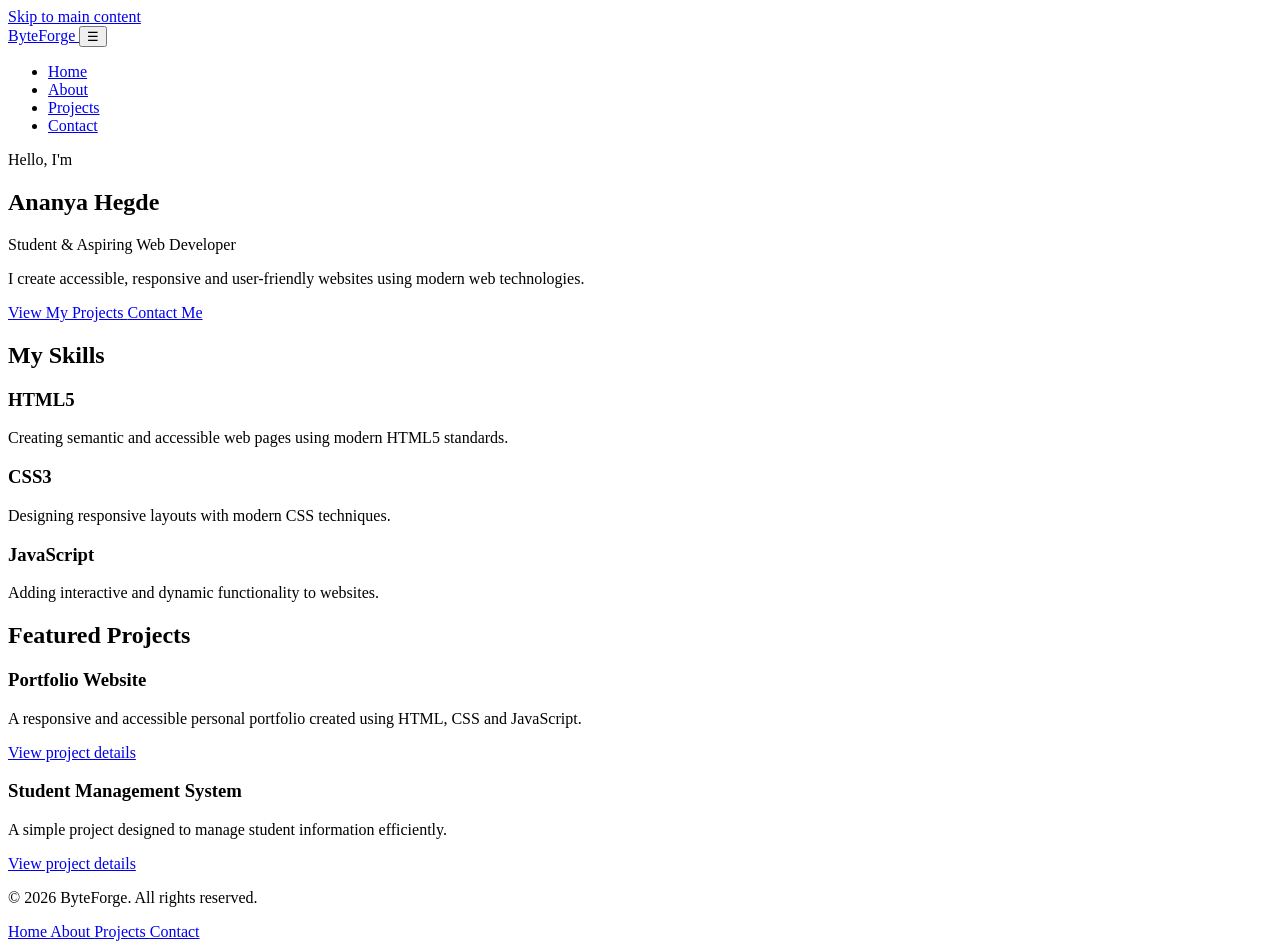
==== index.html @ 99e74333 "Rename index2.html to index.html" ====
<!DOCTYPE html>
<html lang="en">
<head>
    <meta charset="UTF-8">

    <meta name="viewport"
          content="width=device-width, initial-scale=1.0">

    <meta name="description"
          content="Personal portfolio website showcasing my skills, projects, education and contact information.">

    <meta name="keywords"
          content="portfolio, web developer, HTML, CSS, JavaScript, student, developer">

    <meta name="author"
          content="Ananya Hegde">

    <meta name="robots"
          content="index, follow">

    <meta name="theme-color"
          content="#111827">

    <title>Ananya Hegde | Personal Portfolio</title>

    <link rel="stylesheet" href="style.css">
</head>

<body>

<a class="skip-link" href="#main-content">
    Skip to main content
</a>

<header class="site-header" role="banner">

    <nav class="navbar"
         aria-label="Primary navigation">

        <a href="index.html"
           class="logo"
           aria-label="Sirsi">
            ByteForge
        </a>

        <button class="menu-button"
                type="button"
                aria-expanded="false"
                aria-controls="primary-menu"
                aria-label="Open navigation menu">
            ☰
        </button>

        <ul id="primary-menu" class="nav-links">
            <li>
                <a href="index.html"
                   aria-current="page">
                    Home
                </a>
            </li>

            <li>
                <a href="about.html">
                    About
                </a>
            </li>

            <li>
                <a href="projects.html">
                    Projects
                </a>
            </li>

            <li>
                <a href="contact.html">
                    Contact
                </a>
            </li>
        </ul>

    </nav>

</header>


<main id="main-content">

    <section class="hero"
             aria-labelledby="hero-title">

        <div class="hero-content">

            <p class="eyebrow">
                Hello, I'm
            </p>

            <h1 id="hero-title">
                Ananya Hegde
            </h1>

            <p class="hero-subtitle">
                Student &amp; Aspiring Web Developer
            </p>

            <p class="hero-description">
                I create accessible, responsive and user-friendly
                websites using modern web technologies.
            </p>

            <div class="hero-buttons">

                <a class="button"
                   href="projects.html">
                    View My Projects
                </a>

                <a class="button button-secondary"
                   href="contact.html">
                    Contact Me
                </a>

            </div>

        </div>

    </section>


    <section class="section"
             aria-labelledby="skills-title">

        <div class="container">

            <h2 id="skills-title">
                My Skills
            </h2>

            <div class="card-grid">

                <article class="card">
                    <h3>HTML5</h3>
                    <p>
                        Creating semantic and accessible web pages
                        using modern HTML5 standards.
                    </p>
                </article>

                <article class="card">
                    <h3>CSS3</h3>
                    <p>
                        Designing responsive layouts with modern
                        CSS techniques.
                    </p>
                </article>

                <article class="card">
                    <h3>JavaScript</h3>
                    <p>
                        Adding interactive and dynamic functionality
                        to websites.
                    </p>
                </article>

            </div>

        </div>

    </section>


    <section class="section section-alt"
             aria-labelledby="featured-title">

        <div class="container">

            <h2 id="featured-title">
                Featured Projects
            </h2>

            <div class="card-grid">

                <article class="card">

                    <h3>
                        Portfolio Website
                    </h3>

                    <p>
                        A responsive and accessible personal
                        portfolio created using HTML, CSS and
                        JavaScript.
                    </p>

                    <a href="projects.html"
                       class="text-link">
                        View project details
                    </a>

                </article>


                <article class="card">

                    <h3>
                        Student Management System
                    </h3>

                    <p>
                        A simple project designed to manage
                        student information efficiently.
                    </p>

                    <a href="projects.html"
                       class="text-link">
                        View project details
                    </a>

                </article>

            </div>

        </div>

    </section>

</main>


<footer class="site-footer"
        role="contentinfo">

    <div class="container">

        <p>
            &copy; 2026 ByteForge. All rights reserved.
        </p>

        <nav aria-label="Footer navigation">

            <a href="index.html">
                Home
            </a>

            <a href="about.html">
                About
            </a>

            <a href="projects.html">
                Projects
            </a>

            <a href="contact.html">
                Contact
            </a>

        </nav>

    </div>

</footer>


<script src="script.js" defer></script>

</body>
</html>
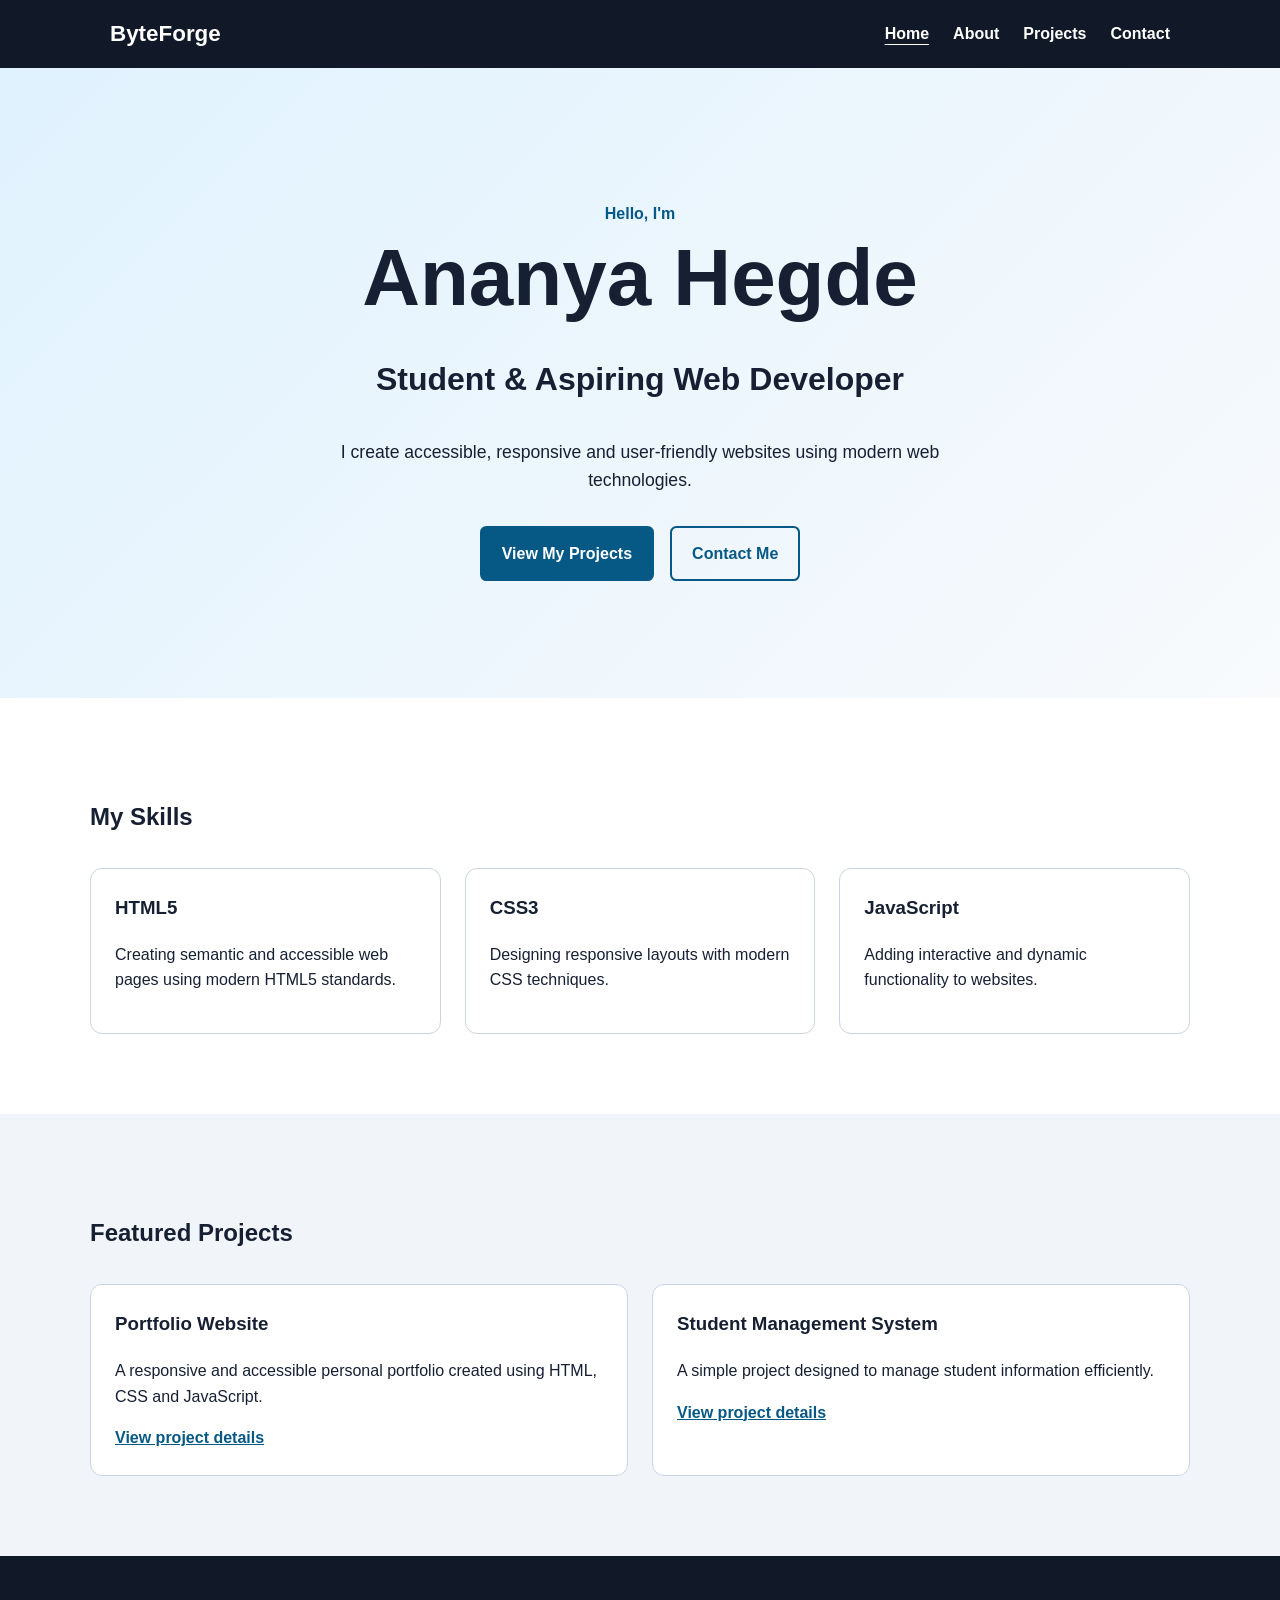
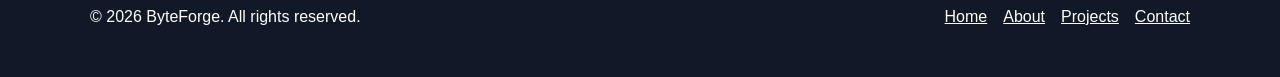
==== commit b36ee212: "Update index.html" ====
--- a/index.html
+++ b/index.html
@@ -23,7 +23,7 @@
 
     <title>Ananya Hegde | Personal Portfolio</title>
 
-    <link rel="stylesheet" href="style.css">
+    <link rel="stylesheet" href="Style2.css">
 </head>
 
 <body>
--- a/Style2.css
+++ b/Style2.css
@@ -0,0 +1,471 @@
+/* =========================================
+   RESET & BASE
+========================================= */
+
+* {
+    box-sizing: border-box;
+}
+
+html {
+    scroll-behavior: smooth;
+}
+
+body {
+    margin: 0;
+    font-family: Arial, Helvetica, sans-serif;
+    line-height: 1.6;
+    color: #172033;
+    background: #ffffff;
+}
+
+img {
+    max-width: 100%;
+    height: auto;
+}
+
+a {
+    color: #075985;
+}
+
+a:focus-visible,
+button:focus-visible,
+input:focus-visible,
+textarea:focus-visible {
+    outline: 3px solid #f59e0b;
+    outline-offset: 3px;
+}
+
+
+/* =========================================
+   ACCESSIBILITY
+========================================= */
+
+.skip-link {
+    position: absolute;
+    top: -100px;
+    left: 1rem;
+    z-index: 9999;
+    padding: 0.75rem 1rem;
+    background: #111827;
+    color: #ffffff;
+    text-decoration: none;
+    font-weight: bold;
+}
+
+.skip-link:focus {
+    top: 1rem;
+}
+
+.visually-hidden {
+    position: absolute;
+    width: 1px;
+    height: 1px;
+    padding: 0;
+    margin: -1px;
+    overflow: hidden;
+    clip: rect(0, 0, 0, 0);
+    white-space: nowrap;
+    border: 0;
+}
+
+
+/* =========================================
+   HEADER
+========================================= */
+
+.site-header {
+    background: #111827;
+    color: #ffffff;
+}
+
+.navbar {
+    max-width: 1100px;
+    margin: auto;
+    padding: 1rem 1.25rem;
+
+    display: flex;
+    align-items: center;
+    justify-content: space-between;
+}
+
+.logo {
+    color: #ffffff;
+    font-size: 1.4rem;
+    font-weight: 700;
+    text-decoration: none;
+}
+
+.nav-links {
+    display: flex;
+    gap: 1.5rem;
+    list-style: none;
+    padding: 0;
+    margin: 0;
+}
+
+.nav-links a {
+    color: #ffffff;
+    text-decoration: none;
+    font-weight: 600;
+}
+
+.nav-links a:hover,
+.nav-links a[aria-current="page"] {
+    text-decoration: underline;
+    text-underline-offset: 5px;
+}
+
+.menu-button {
+    display: none;
+    background: transparent;
+    color: #ffffff;
+    border: 2px solid #ffffff;
+    padding: 0.4rem 0.7rem;
+    cursor: pointer;
+    font-size: 1.3rem;
+}
+
+
+/* =========================================
+   LAYOUT
+========================================= */
+
+.container {
+    width: min(1100px, 92%);
+    margin-inline: auto;
+}
+
+.narrow {
+    max-width: 750px;
+}
+
+.section {
+    padding: 5rem 0;
+}
+
+.section-alt {
+    background: #f1f5f9;
+}
+
+
+/* =========================================
+   HERO
+========================================= */
+
+.hero {
+    min-height: 70vh;
+
+    display: grid;
+    place-items: center;
+
+    background:
+        linear-gradient(
+            135deg,
+            #e0f2fe,
+            #f8fafc
+        );
+
+    text-align: center;
+    padding: 4rem 1rem;
+}
+
+.hero-content {
+    max-width: 750px;
+}
+
+.eyebrow {
+    font-weight: bold;
+    color: #075985;
+    margin-bottom: 0.5rem;
+}
+
+.hero h1 {
+    margin: 0;
+    font-size: clamp(2.5rem, 7vw, 5rem);
+    line-height: 1.1;
+}
+
+.hero-subtitle {
+    font-size: clamp(1.25rem, 3vw, 2rem);
+    font-weight: bold;
+}
+
+.hero-description {
+    max-width: 650px;
+    margin: 1rem auto 2rem;
+    font-size: 1.1rem;
+}
+
+
+/* =========================================
+   BUTTONS
+========================================= */
+
+.hero-buttons {
+    display: flex;
+    justify-content: center;
+    gap: 1rem;
+    flex-wrap: wrap;
+}
+
+.button {
+    display: inline-block;
+    padding: 0.8rem 1.25rem;
+
+    border: 2px solid #075985;
+    border-radius: 0.4rem;
+
+    background: #075985;
+    color: #ffffff;
+
+    text-decoration: none;
+    font-weight: bold;
+    cursor: pointer;
+}
+
+.button:hover {
+    background: #0c4a6e;
+}
+
+.button-secondary {
+    background: transparent;
+    color: #075985;
+}
+
+
+/* =========================================
+   PAGE HEADER
+========================================= */
+
+.page-header {
+    padding: 4rem 0;
+    background: #e0f2fe;
+    text-align: center;
+}
+
+.page-header h1 {
+    margin-bottom: 0.5rem;
+}
+
+
+/* =========================================
+   CARDS
+========================================= */
+
+.card-grid {
+    display: grid;
+    grid-template-columns:
+        repeat(auto-fit, minmax(240px, 1fr));
+
+    gap: 1.5rem;
+
+    margin-top: 2rem;
+}
+
+.card,
+.project-card {
+    background: #ffffff;
+    border: 1px solid #cbd5e1;
+    border-radius: 0.75rem;
+    padding: 1.5rem;
+}
+
+.card h3,
+.project-card h3 {
+    margin-top: 0;
+}
+
+.project-card {
+    display: flex;
+    gap: 1.25rem;
+}
+
+.project-icon {
+    flex: 0 0 60px;
+    height: 60px;
+
+    display: grid;
+    place-items: center;
+
+    background: #111827;
+    color: #ffffff;
+
+    border-radius: 0.5rem;
+
+    font-weight: bold;
+}
+
+.project-content {
+    flex: 1;
+}
+
+.text-link {
+    font-weight: bold;
+}
+
+
+/* =========================================
+   INTERESTS
+========================================= */
+
+.interest-list {
+    display: grid;
+    grid-template-columns:
+        repeat(auto-fit, minmax(180px, 1fr));
+
+    gap: 1rem;
+
+    padding: 0;
+    list-style: none;
+}
+
+.interest-list li {
+    padding: 1rem;
+    background: #f1f5f9;
+    border-left: 4px solid #075985;
+    font-weight: bold;
+}
+
+
+/* =========================================
+   CONTACT FORM
+========================================= */
+
+.form-group {
+    margin-bottom: 1.5rem;
+}
+
+.form-group label {
+    display: block;
+    margin-bottom: 0.5rem;
+    font-weight: bold;
+}
+
+input,
+textarea {
+    width: 100%;
+    padding: 0.8rem;
+
+    font: inherit;
+
+    border: 2px solid #64748b;
+    border-radius: 0.4rem;
+
+    background: #ffffff;
+    color: #172033;
+}
+
+textarea {
+    resize: vertical;
+}
+
+.error-message {
+    display: block;
+    min-height: 1.4rem;
+    margin-top: 0.3rem;
+    color: #b91c1c;
+    font-weight: bold;
+}
+
+input[aria-invalid="true"],
+textarea[aria-invalid="true"] {
+    border-color: #b91c1c;
+}
+
+#form-status {
+    margin-top: 1rem;
+    font-weight: bold;
+}
+
+
+/* =========================================
+   FOOTER
+========================================= */
+
+.site-footer {
+    padding: 2rem 0;
+    background: #111827;
+    color: #ffffff;
+}
+
+.site-footer .container {
+    display: flex;
+    justify-content: space-between;
+    align-items: center;
+    gap: 1rem;
+    flex-wrap: wrap;
+}
+
+.site-footer nav {
+    display: flex;
+    gap: 1rem;
+    flex-wrap: wrap;
+}
+
+.site-footer a {
+    color: #ffffff;
+}
+
+
+/* =========================================
+   RESPONSIVE NAVIGATION
+========================================= */
+
+@media (max-width: 700px) {
+
+    .menu-button {
+        display: block;
+    }
+
+    .nav-links {
+        display: none;
+
+        position: absolute;
+        top: 70px;
+        left: 0;
+        right: 0;
+
+        flex-direction: column;
+
+        padding: 1rem;
+
+        background: #111827;
+    }
+
+    .nav-links.is-open {
+        display: flex;
+    }
+
+    .navbar {
+        position: relative;
+    }
+
+    .project-card {
+        flex-direction: column;
+    }
+
+    .site-footer .container {
+        flex-direction: column;
+        align-items: flex-start;
+    }
+}
+
+
+/* =========================================
+   REDUCED MOTION
+========================================= */
+
+@media (prefers-reduced-motion: reduce) {
+
+    html {
+        scroll-behavior: auto;
+    }
+
+    *,
+    *::before,
+    *::after {
+        animation-duration: 0.01ms !important;
+        animation-iteration-count: 1 !important;
+        transition-duration: 0.01ms !important;
+    }
+}
